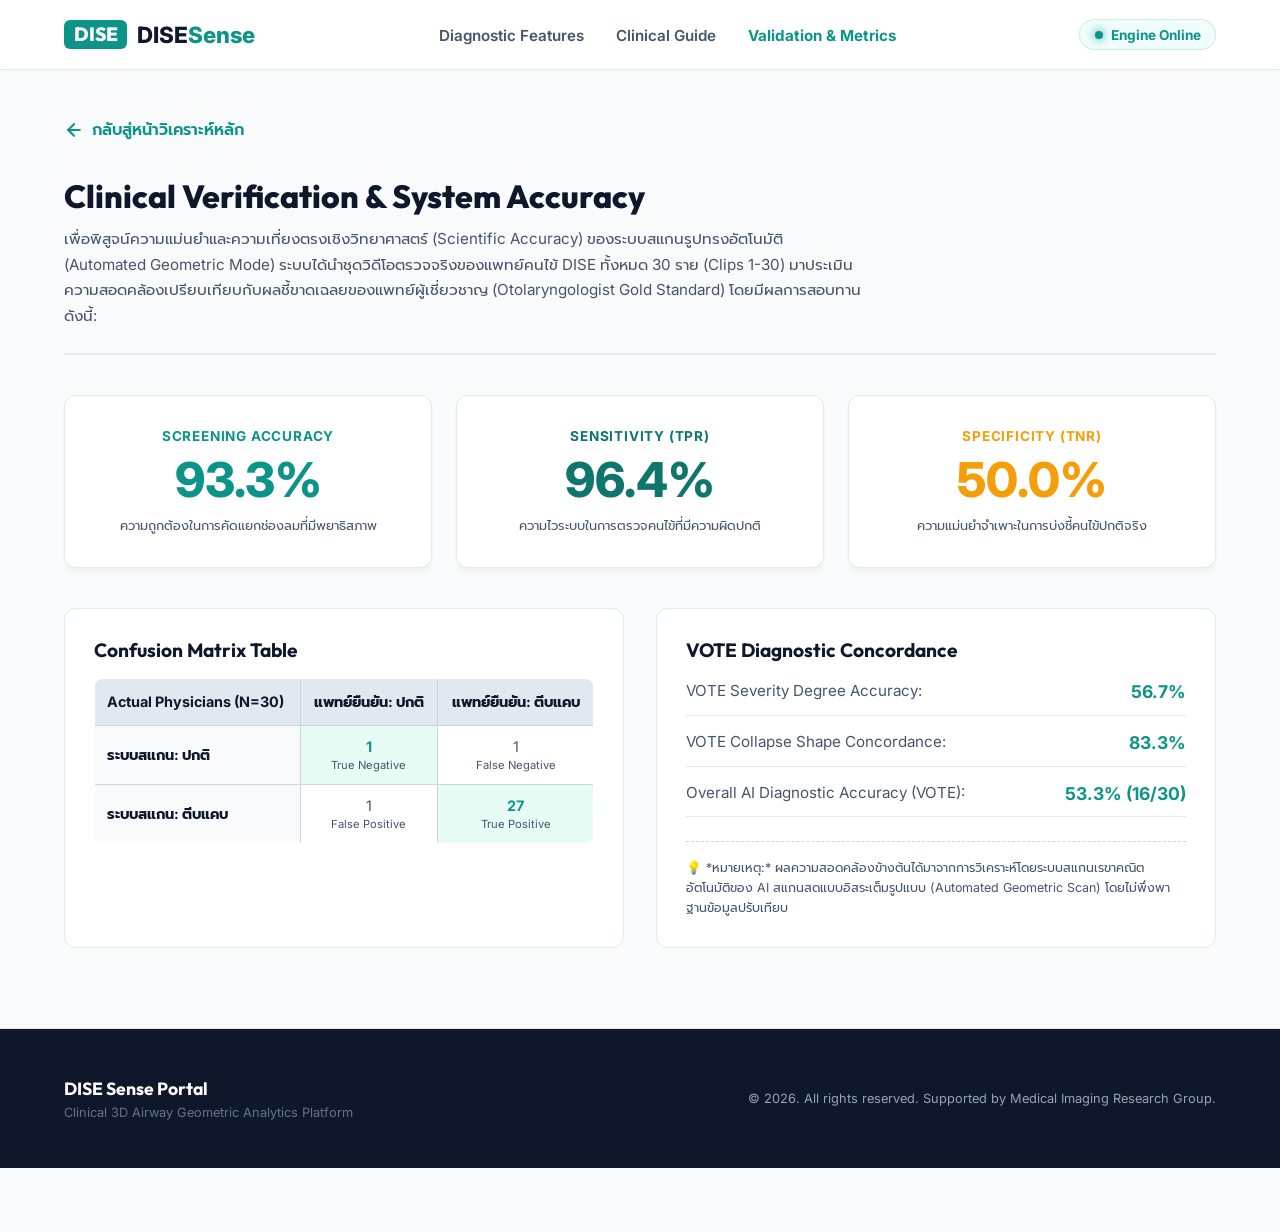
==== validation.html @ ac608df7 "First commit" ====
<!DOCTYPE html>
<html lang="th">
<head>
    <meta charset="UTF-8">
    <meta name="viewport" content="width=device-width, initial-scale=1.0">
    <title>Validation & Metrics - DISE Sense</title>
    <!-- Import Google Fonts -->
    <link href="https://fonts.googleapis.com/css2?family=Outfit:wght@300;400;600;800&family=Inter:wght@300;400;600;700&family=Prompt:wght@300;400;600&display=swap" rel="stylesheet">
    <link rel="stylesheet" href="style.css?v=20260607">
    <style>
        body {
            font-family: 'Prompt', 'Inter', sans-serif;
            background-color: #f8fafc;
        }
        .main-content {
            margin-top: 3rem;
            margin-bottom: 5rem;
        }
        .metrics-grid {
            display: grid;
            grid-template-columns: repeat(auto-fit, minmax(240px, 1fr));
            gap: 1.5rem;
            margin-bottom: 2.5rem;
        }
        .metric-card {
            background: #ffffff;
            border: 1px solid var(--card-border);
            padding: 2rem 1.5rem;
            border-radius: 12px;
            text-align: center;
            box-shadow: 0 4px 6px -1px rgba(0, 0, 0, 0.05);
            transition: transform 0.2s ease, box-shadow 0.2s ease;
        }
        .metric-card:hover {
            transform: translateY(-4px);
            box-shadow: 0 10px 15px -3px rgba(0, 0, 0, 0.08);
        }
        .metric-title {
            font-size: 0.85rem;
            color: var(--text-muted);
            font-weight: 700;
            text-transform: uppercase;
            letter-spacing: 0.8px;
            margin-bottom: 0.6rem;
        }
        .metric-value {
            font-size: 3rem;
            font-weight: 800;
            line-height: 1.1;
        }
        .metric-desc {
            font-size: 0.8rem;
            color: var(--text-muted);
            margin-top: 0.6rem;
        }
        .details-grid {
            display: grid;
            grid-template-columns: repeat(auto-fit, minmax(400px, 1fr));
            gap: 2rem;
        }
        @media (max-width: 480px) {
            .details-grid {
                grid-template-columns: 1fr;
            }
        }
    </style>
</head>
<body>

    <!-- Header Navbar -->
    <nav class="navbar">
        <div class="container">
            <a href="index.html" class="logo">
                <div class="logo-icon">DISE</div>
                <div class="logo-text">DISE<span>Sense</span></div>
            </a>
            <ul class="nav-links">
                <li><a href="index.html#services-anchor">Diagnostic Features</a></li>
                <li><a href="visual_guide.html">Clinical Guide</a></li>
                <li><a href="validation.html" class="active" style="color: var(--primary); font-weight: bold;">Validation & Metrics</a></li>
            </ul>
            <div class="nav-actions">
                <div class="status-badge">
                    <div class="pulse"></div> Engine Online
                </div>
            </div>
        </div>
    </nav>

    <main class="container main-content">
        <!-- Back Button -->
        <div style="margin-bottom: 2rem;">
            <a href="index.html" style="text-decoration: none; display: inline-flex; align-items: center; gap: 0.5rem; color: var(--primary); font-weight: 600; transition: color 0.2s;">
                <svg width="20" height="20" viewBox="0 0 24 24" fill="none" stroke="currentColor" stroke-width="2.5" stroke-linecap="round" stroke-linejoin="round">
                    <line x1="19" y1="12" x2="5" y2="12"></line>
                    <polyline points="12 19 5 12 12 5"></polyline>
                </svg>
                กลับสู่หน้าวิเคราะห์หลัก
            </a>
        </div>

        <!-- Section Header -->
        <div style="margin-bottom: 2.5rem; border-bottom: 2px solid #e2e8f0; padding-bottom: 1.5rem;">
            <h1 style="font-size: 2rem; color: var(--text-dark); font-weight: 800; font-family: 'Outfit', sans-serif;">
                Clinical Verification & System Accuracy
            </h1>
            <p style="font-size: 0.95rem; line-height: 1.7; color: var(--text-muted); margin-top: 0.6rem; max-width: 800px;">
                เพื่อพิสูจน์ความแม่นยำและความเที่ยงตรงเชิงวิทยาศาสตร์ (Scientific Accuracy) ของระบบสแกนรูปทรงอัตโนมัติ (Automated Geometric Mode) ระบบได้นำชุดวิดีโอตรวจจริงของแพทย์คนไข้ DISE ทั้งหมด 30 ราย (Clips 1-30) มาประเมินความสอดคล้องเปรียบเทียบกับผลชี้ขาดเฉลยของแพทย์ผู้เชี่ยวชาญ (Otolaryngologist Gold Standard) โดยมีผลการสอบทานดังนี้:
            </p>
        </div>

        <!-- Metrics Cards Grid -->
        <div class="metrics-grid">
            <div class="metric-card">
                <div class="metric-title" style="color: var(--primary);">Screening Accuracy</div>
                <div class="metric-value" style="color: var(--primary);">93.3%</div>
                <div class="metric-desc">ความถูกต้องในการคัดแยกช่องลมที่มีพยาธิสภาพ</div>
            </div>
            <div class="metric-card">
                <div class="metric-title" style="color: #0f766e;">Sensitivity (TPR)</div>
                <div class="metric-value" style="color: #0f766e;">96.4%</div>
                <div class="metric-desc">ความไวระบบในการตรวจคนไข้ที่มีความผิดปกติ</div>
            </div>
            <div class="metric-card">
                <div class="metric-title" style="color: var(--accent);">Specificity (TNR)</div>
                <div class="metric-value" style="color: var(--accent);">50.0%</div>
                <div class="metric-desc">ความแม่นยำจำเพาะในการบ่งชี้คนไข้ปกติจริง</div>
            </div>
        </div>

        <!-- Details Grid -->
        <div class="details-grid">
            <!-- Confusion Matrix Card -->
            <div class="detail-card" style="background: #ffffff; padding: 1.8rem; border-radius: 12px; border: 1px solid var(--card-border);">
                <h3 style="font-size: 1.2rem; color: var(--text-dark); margin-bottom: 1rem; font-family: 'Outfit', sans-serif;">Confusion Matrix Table</h3>
                <table class="print-table" style="width: 100%; border-collapse: collapse; font-size: 0.9rem; border-radius: 8px; overflow: hidden; border: 1px solid #cbd5e1;">
                    <thead>
                        <tr style="background: #e2e8f0;">
                            <th style="border: 1px solid #cbd5e1; padding: 12px; text-align: left; font-weight: bold; color: var(--text-dark);">Actual Physicians (N=30)</th>
                            <th style="border: 1px solid #cbd5e1; padding: 12px; text-align: center; font-weight: bold; color: var(--text-dark);">แพทย์ยืนยัน: ปกติ</th>
                            <th style="border: 1px solid #cbd5e1; padding: 12px; text-align: center; font-weight: bold; color: var(--text-dark);">แพทย์ยืนยัน: ตีบแคบ</th>
                        </tr>
                    </thead>
                    <tbody>
                        <tr>
                            <td style="border: 1px solid #cbd5e1; padding: 12px; font-weight: bold; background: var(--bg-light);">ระบบสแกน: ปกติ</td>
                            <td style="border: 1px solid #cbd5e1; padding: 12px; text-align: center; background: #e6fcf5; font-weight: bold; color: #0d9488;">1 <br><span style="font-size: 0.7rem; font-weight: normal; color: var(--text-muted);">True Negative</span></td>
                            <td style="border: 1px solid #cbd5e1; padding: 12px; text-align: center; color: var(--text-muted);">1 <br><span style="font-size: 0.7rem;">False Negative</span></td>
                        </tr>
                        <tr>
                            <td style="border: 1px solid #cbd5e1; padding: 12px; font-weight: bold; background: var(--bg-light);">ระบบสแกน: ตีบแคบ</td>
                            <td style="border: 1px solid #cbd5e1; padding: 12px; text-align: center; color: var(--text-muted);">1 <br><span style="font-size: 0.7rem;">False Positive</span></td>
                            <td style="border: 1px solid #cbd5e1; padding: 12px; text-align: center; background: #e6fcf5; font-weight: bold; color: #0d9488;">27 <br><span style="font-size: 0.7rem; font-weight: normal; color: var(--text-muted);">True Positive</span></td>
                        </tr>
                    </tbody>
                </table>
            </div>

            <!-- VOTE Diagnostic Consistency Card -->
            <div class="detail-card" style="background: #ffffff; padding: 1.8rem; border-radius: 12px; border: 1px solid var(--card-border); display: flex; flex-direction: column; justify-content: space-between;">
                <div>
                    <h3 style="font-size: 1.2rem; color: var(--text-dark); margin-bottom: 1.2rem; font-family: 'Outfit', sans-serif;">VOTE Diagnostic Concordance</h3>
                    <div style="display: flex; flex-direction: column; gap: 1rem; font-size: 0.95rem;">
                        <div style="display: flex; justify-content: space-between; border-bottom: 1px solid var(--card-border); padding-bottom: 0.8rem;">
                            <span style="color: var(--text-muted);">VOTE Severity Degree Accuracy:</span>
                            <strong style="color: var(--primary); font-size: 1.1rem;">56.7%</strong>
                        </div>
                        <div style="display: flex; justify-content: space-between; border-bottom: 1px solid var(--card-border); padding-bottom: 0.8rem;">
                            <span style="color: var(--text-muted);">VOTE Collapse Shape Concordance:</span>
                            <strong style="color: var(--primary); font-size: 1.1rem;">83.3%</strong>
                        </div>
                        <div style="display: flex; justify-content: space-between; border-bottom: 1px solid var(--card-border); padding-bottom: 0.8rem;">
                            <span style="color: var(--text-muted);">Overall AI Diagnostic Accuracy (VOTE):</span>
                            <strong style="color: var(--primary); font-size: 1.1rem;">53.3% (16/30)</strong>
                        </div>
                    </div>
                </div>
                <p style="font-size: 0.78rem; line-height: 1.6; color: var(--text-muted); margin-top: 1.5rem; border-top: 1px dashed #cbd5e1; padding-top: 1rem; margin-bottom: 0;">
                    💡 *หมายเหตุ:* ผลความสอดคล้องข้างต้นได้มาจากการวิเคราะห์โดยระบบสแกนเรขาคณิตอัตโนมัติของ AI สแกนสดแบบอิสระเต็มรูปแบบ (Automated Geometric Scan) โดยไม่พึ่งพาฐานข้อมูลปรับเทียบ
                </p>
            </div>
        </div>
    </main>

    <!-- Footer Section -->
    <footer class="footer">
        <div class="container">
            <div>
                <p style="font-weight: bold; color: white; margin-bottom: 0.3rem; font-size: 1.1rem; font-family: 'Outfit', sans-serif;">DISE Sense Portal</p>
                <p style="font-size: 0.8rem; color: #64748b;">Clinical 3D Airway Geometric Analytics Platform</p>
            </div>
            <div>
                <p style="font-size: 0.8rem;">&copy; 2026. All rights reserved. Supported by Medical Imaging Research Group.</p>
            </div>
        </div>
    </footer>

</body>
</html>
---- style.css ----
:root {
    --primary: #0d9488; /* SparkleClean Fresh Teal */
    --primary-hover: #0f766e;
    --primary-light: #f0fdfa; /* Soft teal background */
    --primary-glow: rgba(13, 148, 136, 0.15);
    
    --accent: #f59e0b; /* SparkleClean CTA Gold/Orange */
    --accent-hover: #d97706;
    
    --bg-light: #f8fafc; /* Light gray base */
    --bg-white: #ffffff;
    --card-border: #e2e8f0;
    
    --text-dark: #0f172a; /* Dark text */
    --text-muted: #475569; /* Muted gray */
    
    --success: #0d9488;
    --danger: #ef4444;
}

* {
    margin: 0;
    padding: 0;
    box-sizing: border-box;
    font-family: 'Inter', 'Prompt', sans-serif;
}

body {
    background-color: var(--bg-light);
    color: var(--text-dark);
    min-height: 100vh;
    overflow-x: hidden;
    position: relative;
    padding-bottom: 4rem;
}

/* Typography styles matching Colorlib SparkleClean */
h1, h2, h3, h4, .brand-logo {
    font-family: 'Outfit', 'Prompt', sans-serif;
    color: var(--text-dark);
}

.container {
    width: 100%;
    max-width: 1200px;
    margin: 0 auto;
    padding: 0 1.5rem;
}

/* Header & Navbar Section */
.navbar {
    background-color: var(--bg-white);
    border-bottom: 1px solid var(--card-border);
    padding: 1.2rem 0;
    position: sticky;
    top: 0;
    z-index: 100;
    box-shadow: 0 2px 10px rgba(0,0,0,0.02);
}

.navbar .container {
    display: flex;
    justify-content: space-between;
    align-items: center;
}

.navbar .logo {
    display: flex;
    align-items: center;
    gap: 0.6rem;
    text-decoration: none;
}

.navbar .logo-icon {
    background-color: var(--primary);
    color: var(--bg-white);
    font-family: 'Outfit', sans-serif;
    font-weight: 800;
    padding: 0.3rem 0.6rem;
    border-radius: 6px;
    font-size: 1.2rem;
    line-height: 1;
}

.navbar .logo-text {
    font-size: 1.4rem;
    font-weight: 800;
    color: var(--text-dark);
}

.navbar .logo-text span {
    color: var(--primary);
}

.nav-links {
    display: flex;
    gap: 2rem;
    align-items: center;
    list-style: none;
}

.nav-links a {
    text-decoration: none;
    color: var(--text-muted);
    font-weight: 600;
    font-size: 0.95rem;
    transition: color 0.3s ease;
}

.nav-links a:hover {
    color: var(--primary);
}

.nav-actions {
    display: flex;
    align-items: center;
    gap: 1rem;
}

/* Status Badge */
.status-badge {
    display: flex;
    align-items: center;
    gap: 0.5rem;
    background: var(--primary-light);
    color: var(--primary);
    padding: 0.4rem 0.9rem;
    border-radius: 50px;
    font-size: 0.85rem;
    font-weight: 700;
    border: 1px solid rgba(13, 148, 136, 0.15);
}

.pulse {
    width: 8px;
    height: 8px;
    background-color: var(--primary);
    border-radius: 50%;
    box-shadow: 0 0 10px var(--primary);
    animation: pulsing 2s infinite;
}

@keyframes pulsing {
    0% { transform: scale(0.95); box-shadow: 0 0 0 0 rgba(13, 148, 136, 0.7); }
    70% { transform: scale(1); box-shadow: 0 0 0 8px rgba(13, 148, 136, 0); }
    100% { transform: scale(0.95); box-shadow: 0 0 0 0 rgba(13, 148, 136, 0); }
}

/* Buttons style matching SparkleClean */
.btn-primary {
    background-color: var(--accent);
    color: var(--bg-white);
    border: none;
    padding: 0.8rem 1.6rem;
    border-radius: 8px;
    font-weight: 700;
    font-size: 0.95rem;
    cursor: pointer;
    transition: all 0.3s ease;
    box-shadow: 0 4px 12px rgba(245, 158, 11, 0.2);
    display: inline-flex;
    align-items: center;
    justify-content: center;
    gap: 0.5rem;
}

.btn-primary:hover {
    background-color: var(--accent-hover);
    transform: translateY(-2px);
    box-shadow: 0 6px 15px rgba(245, 158, 11, 0.3);
}

.btn-outline {
    background: transparent;
    color: var(--primary);
    border: 1px solid var(--primary);
    padding: 0.7rem 1.4rem;
    border-radius: 8px;
    cursor: pointer;
    font-weight: 600;
    font-size: 0.9rem;
    transition: all 0.3s ease;
}

.btn-outline:hover {
    background: var(--primary);
    color: var(--bg-white);
    box-shadow: 0 4px 12px var(--primary-glow);
}

/* Hero Section style matching SparkleClean */
.hero-section {
    padding: 4rem 0;
    background: linear-gradient(180deg, var(--bg-white) 0%, var(--bg-light) 100%);
    position: relative;
    border-bottom: 1px solid var(--card-border);
}

.hero-grid {
    display: grid;
    grid-template-columns: 1.1fr 0.9fr;
    gap: 3rem;
    align-items: center;
}

@media (max-width: 900px) {
    .hero-grid {
        grid-template-columns: 1fr;
        gap: 2rem;
    }
}

.hero-content h2 {
    font-size: 2.8rem;
    line-height: 1.15;
    font-weight: 800;
    margin-bottom: 1.2rem;
    color: var(--text-dark);
}

.hero-content h2 span {
    color: var(--primary);
}

.hero-content .subtitle {
    font-size: 1.15rem;
    line-height: 1.6;
    color: var(--text-muted);
    margin-bottom: 2rem;
}

.hero-features {
    display: flex;
    flex-direction: column;
    gap: 0.8rem;
    margin-bottom: 2rem;
}

.hero-features li {
    display: flex;
    align-items: center;
    gap: 0.6rem;
    font-size: 0.95rem;
    font-weight: 600;
    color: var(--text-dark);
}

.hero-features li svg {
    color: var(--primary);
}

/* Interactive Calculator styled Card (Uploader) */
.calculator-card {
    background-color: var(--bg-white);
    border: 1px solid var(--card-border);
    border-radius: 16px;
    padding: 2.2rem;
    box-shadow: 0 10px 30px rgba(0, 0, 0, 0.05);
}

.calculator-card h3 {
    font-size: 1.35rem;
    margin-bottom: 0.5rem;
    font-weight: bold;
}

.calculator-card .card-subtitle {
    font-size: 0.85rem;
    color: var(--text-muted);
    margin-bottom: 1.5rem;
}

.calculator-card .form-group {
    margin-bottom: 1.2rem;
}

.calculator-card label {
    display: block;
    font-size: 0.85rem;
    font-weight: bold;
    color: var(--text-dark);
    margin-bottom: 0.4rem;
}

.calculator-card select, .calculator-card input[type="text"] {
    width: 100%;
    padding: 0.75rem;
    border: 1px solid var(--card-border);
    border-radius: 8px;
    background-color: var(--bg-light);
    color: var(--text-dark);
    font-weight: 600;
    font-size: 0.9rem;
    outline: none;
    transition: all 0.3s ease;
}

.calculator-card select:focus {
    border-color: var(--primary);
    background-color: var(--bg-white);
    box-shadow: 0 0 0 3px rgba(13, 148, 136, 0.15);
}

/* Drag-and-drop zone */
.upload-area {
    border: 2px dashed #cbd5e1;
    border-radius: 10px;
    padding: 2.5rem 1.5rem;
    text-align: center;
    cursor: pointer;
    transition: all 0.3s ease;
    background: var(--bg-light);
}

.upload-area:hover, .upload-area.dragover {
    border-color: var(--primary);
    background: var(--primary-light);
    box-shadow: 0 0 15px rgba(13, 148, 136, 0.08);
}

.upload-icon {
    color: var(--primary);
    margin-bottom: 0.8rem;
    display: flex;
    justify-content: center;
}

.upload-area h4 {
    font-size: 1rem;
    font-weight: bold;
    margin-bottom: 0.2rem;
}

.upload-area p {
    font-size: 0.8rem;
    color: var(--text-muted);
}

.upload-area p span {
    color: var(--primary);
    font-weight: bold;
}

/* Services section style matching SparkleClean */
.services-section {
    padding: 4.5rem 0;
    background-color: var(--bg-white);
    border-bottom: 1px solid var(--card-border);
}

.section-header {
    text-align: center;
    max-width: 700px;
    margin: 0 auto 3.5rem auto;
}

.section-header h2 {
    font-size: 2.2rem;
    font-weight: 800;
    margin-bottom: 0.8rem;
}

.section-header p {
    color: var(--text-muted);
    font-size: 1.05rem;
    line-height: 1.6;
}

.services-grid {
    display: grid;
    grid-template-columns: repeat(auto-fit, minmax(260px, 1fr));
    gap: 1.8rem;
}

.service-card {
    background-color: var(--bg-light);
    border: 1px solid var(--card-border);
    border-radius: 12px;
    padding: 1.8rem;
    transition: all 0.3s ease;
    display: flex;
    flex-direction: column;
    gap: 1rem;
}

.service-card:hover {
    background-color: var(--bg-white);
    transform: translateY(-5px);
    box-shadow: 0 10px 25px rgba(0,0,0,0.03);
    border-color: var(--primary);
}

.service-icon-box {
    background-color: var(--primary-light);
    color: var(--primary);
    width: 48px;
    height: 48px;
    border-radius: 8px;
    display: flex;
    align-items: center;
    justify-content: center;
}

.service-card h3 {
    font-size: 1.15rem;
    font-weight: 700;
}

.service-card p {
    font-size: 0.88rem;
    line-height: 1.6;
    color: var(--text-muted);
}

/* Slider Section styled like Before & After */
.before-after-section {
    padding: 4.5rem 0;
    background-color: var(--bg-light);
    border-bottom: 1px solid var(--card-border);
}

/* Processing Glass Card styling */
.processing-card {
    background-color: var(--bg-white);
    border: 1px solid var(--card-border);
    border-radius: 16px;
    padding: 2.5rem;
    box-shadow: 0 10px 30px rgba(0, 0, 0, 0.05);
    display: none;
    opacity: 0;
    transform: translateY(15px);
    transition: opacity 0.5s ease, transform 0.5s ease;
}

.processing-card.active {
    display: block;
    opacity: 1;
    transform: translateY(0);
}

.progress-container {
    width: 100%;
    height: 8px;
    background: var(--card-border);
    border-radius: 4px;
    margin: 2rem 0;
    overflow: hidden;
}

.progress-bar {
    width: 0%;
    height: 100%;
    background: linear-gradient(90deg, var(--primary), #06b6d4);
    transition: width 0.3s ease;
}

.processing-steps {
    list-style: none;
    color: var(--text-muted);
}

.processing-steps .step {
    margin: 1rem 0;
    padding-left: 1.8rem;
    position: relative;
    opacity: 0.5;
    font-size: 0.9rem;
    transition: all 0.3s ease;
}

.processing-steps .step::before {
    content: '';
    position: absolute;
    left: 0;
    top: 6px;
    width: 10px;
    height: 10px;
    border-radius: 50%;
    background: var(--text-muted);
}

.processing-steps .step.active {
    color: var(--text-dark);
    opacity: 1;
    font-weight: 700;
}

.processing-steps .step.active::before {
    background: var(--primary);
    box-shadow: 0 0 8px var(--primary-glow);
}

.processing-steps .step.completed {
    opacity: 0.7;
}

.processing-steps .step.completed::before {
    background: var(--primary);
}

/* Results Dashboard Card */
.result-dashboard {
    background-color: var(--bg-white);
    border: 1px solid var(--card-border);
    border-radius: 16px;
    padding: 2.2rem;
    box-shadow: 0 10px 30px rgba(0, 0, 0, 0.05);
    display: none;
    opacity: 0;
    transform: translateY(15px);
    transition: opacity 0.5s ease, transform 0.5s ease;
    margin-top: 2rem;
}

.result-dashboard.active {
    display: block;
    opacity: 1;
    transform: translateY(0);
}

.result-header {
    display: flex;
    justify-content: space-between;
    align-items: center;
    margin-bottom: 2rem;
    gap: 1rem;
    flex-wrap: wrap;
}

.result-header h2 {
    font-size: 1.5rem;
    font-weight: 800;
}

/* Tab Navigation */
.clinical-tabs {
    display: flex;
    gap: 0.4rem;
    border-bottom: 2px solid var(--card-border);
    margin-bottom: 2rem;
    flex-wrap: wrap;
}

.tab-btn {
    background: transparent;
    border: none;
    color: var(--text-muted);
    padding: 0.8rem 1.4rem;
    font-size: 0.95rem;
    font-weight: 700;
    cursor: pointer;
    border-bottom: 3px solid transparent;
    transition: all 0.3s ease;
    border-radius: 6px 6px 0 0;
}

.tab-btn:hover {
    color: var(--text-dark);
    background: var(--bg-light);
}

.tab-btn.active {
    color: var(--primary);
    border-bottom-color: var(--primary);
    background: var(--primary-light);
}

.tab-content {
    display: none;
}

.tab-content.active {
    display: block;
    animation: fadeInTab 0.4s ease;
}

@keyframes fadeInTab {
    from { opacity: 0; transform: translateY(8px); }
    to { opacity: 1; transform: translateY(0); }
}

.dashboard-grid {
    display: grid;
    grid-template-columns: 1.2fr 0.8fr;
    gap: 2rem;
}

@media (max-width: 850px) {
    .dashboard-grid {
        grid-template-columns: 1fr;
    }
}

.detail-card {
    background: var(--bg-light);
    border: 1px solid var(--card-border);
    border-radius: 12px;
    padding: 1.5rem;
    box-shadow: none;
}

.detail-card h3 {
    font-size: 0.95rem;
    font-weight: bold;
    color: var(--text-dark);
    margin-bottom: 0.8rem;
}

/* Interactive Slider */
.slider-wrapper {
    position: relative;
    border-radius: 10px;
    overflow: hidden;
    border: 1px solid var(--card-border);
    background: #000;
}

.slider-image-container {
    position: relative;
    height: 320px;
    width: 100%;
    display: flex;
    justify-content: center;
    align-items: center;
}

.slider-image-container img {
    height: 100%;
    max-width: none;
    object-fit: contain;
}

.base-image {
    position: absolute;
    z-index: 1;
}

.heatmap-image, .contour-image, .collapse-image {
    position: absolute;
    clip-path: polygon(50% 0, 100% 0, 100% 100%, 50% 100%);
    transition: opacity 0.3s ease;
}

.collapse-image { z-index: 2; }
.heatmap-image { z-index: 3; }
.contour-image { z-index: 4; pointer-events: none; }

.slider-control {
    position: absolute;
    -webkit-appearance: none;
    appearance: none;
    width: 100%;
    height: 100%;
    background: transparent;
    outline: none;
    margin: 0;
    z-index: 10;
    top: 0; left: 0;
    cursor: col-resize;
}

.slider-control::-webkit-slider-thumb {
    -webkit-appearance: none;
    appearance: none;
    width: 40px;
    height: 340px;
    background: transparent;
    cursor: col-resize;
}

.slider-control::-moz-range-thumb {
    width: 40px;
    height: 340px;
    background: transparent;
    border: none;
    cursor: col-resize;
}

.slider-line {
    position: absolute;
    width: 3px;
    height: 100%;
    background: var(--bg-white);
    z-index: 4;
    left: 50%;
    top: 0;
    pointer-events: none;
    box-shadow: 0 0 8px rgba(0,0,0,0.4);
    display: flex;
    justify-content: center;
    align-items: center;
}

.slider-line::after {
    content: '↔';
    background: var(--bg-white);
    color: var(--primary);
    width: 32px; height: 32px;
    border-radius: 50%;
    display: flex; justify-content: center; align-items: center;
    font-weight: bold;
    box-shadow: 0 2px 6px rgba(0,0,0,0.3);
}

.slider-labels {
    display: flex;
    justify-content: space-between;
    padding: 0.6rem 1rem;
    background: #0f172a;
    font-size: 0.75rem;
    color: #94a3b8;
    font-weight: bold;
}

/* 3D Viewport Styling */
.canvas-3d-wrapper {
    position: relative;
    width: 100%;
    height: 320px;
    background: #f1f5f9;
    border-radius: 10px;
    overflow: hidden;
    border: 1px solid var(--card-border);
    box-shadow: inset 0 0 10px rgba(0,0,0,0.05);
}

.canvas-3d-wrapper:hover {
    border-color: var(--primary);
}

#canvas-3d {
    width: 100%;
    height: 100%;
    cursor: grab;
}

#canvas-3d:active {
    cursor: grabbing;
}

#three-slice-info {
    position: absolute;
    top: 12px;
    left: 12px;
    background: rgba(255, 255, 255, 0.95);
    color: var(--primary);
    border: 1px solid var(--card-border);
    padding: 6px 12px;
    border-radius: 6px;
    font-size: 0.75rem;
    font-weight: 700;
    pointer-events: none;
    font-family: 'Inter', monospace;
    backdrop-filter: blur(4px);
    box-shadow: 0 2px 4px rgba(0, 0, 0, 0.05);
    z-index: 10;
}

/* Playback Control Bar */
.playback-controls {
    display: flex;
    align-items: center;
    justify-content: space-between;
    gap: 1.2rem;
    background: var(--bg-white);
    border: 1px solid var(--card-border);
    border-radius: 12px;
    padding: 0.8rem 1.4rem;
    box-shadow: 0 4px 12px rgba(0,0,0,0.02);
}

.playback-controls button {
    background: var(--primary);
    border: none;
    color: white;
    border-radius: 6px;
    width: 90px;
    height: 38px;
    font-weight: bold;
    cursor: pointer;
    font-size: 0.9rem;
    transition: all 0.3s ease;
    box-shadow: 0 2px 5px var(--primary-glow);
}

.playback-controls button:hover {
    background: var(--primary-hover);
}

.playback-controls input[type="range"] {
    -webkit-appearance: none;
    width: 100%;
    height: 6px;
    background: #cbd5e1;
    border-radius: 3px;
    outline: none;
}

.playback-controls input[type="range"]::-webkit-slider-thumb {
    -webkit-appearance: none;
    width: 16px;
    height: 16px;
    border-radius: 50%;
    background: var(--primary);
    cursor: pointer;
    box-shadow: 0 0 5px rgba(0,0,0,0.2);
}

/* Results metrics display */
.collapse-type {
    font-size: 2.2rem;
    font-weight: 800;
    color: var(--primary);
    margin-bottom: 0.6rem;
}

.confidence-bar-container {
    display: flex;
    flex-direction: column;
    gap: 0.4rem;
}

.confidence-value {
    font-size: 1.2rem;
    font-weight: 700;
    color: var(--text-dark);
}

.mini-progress-bg {
    width: 100%;
    height: 8px;
    background: #cbd5e1;
    border-radius: 4px;
    overflow: hidden;
}

.mini-progress-fill {
    height: 100%;
    background: var(--primary);
    border-radius: 4px;
}

/* Custom guides */
.guide-box {
    background: var(--bg-light);
    border: 1px dashed #cbd5e1;
    border-radius: 12px;
    padding: 1.2rem;
}

.guide-box h4 {
    margin-bottom: 0.6rem;
    font-weight: bold;
}

.dot {
    display: inline-block;
    width: 8px;
    height: 8px;
    border-radius: 50%;
    margin-right: 0.3rem;
}

.ap-dot { background: var(--danger); }
.lat-dot { background: var(--primary); }
.con-dot { background: var(--accent); }

/* Footer styling */
.footer {
    background-color: var(--text-dark);
    color: #94a3b8;
    padding: 3rem 0;
    font-size: 0.9rem;
    border-top: 1px solid var(--card-border);
    margin-top: 4rem;
}

.footer .container {
    display: flex;
    justify-content: space-between;
    align-items: center;
    flex-wrap: wrap;
    gap: 1.5rem;
}

.footer a {
    color: #cbd5e1;
    text-decoration: none;
    font-weight: 600;
    transition: color 0.3s ease;
}

.footer a:hover {
    color: var(--primary);
}

/* Printable Area CSS (Hidden on screen) */
.printable-only {
    display: none !important;
}

@media print {
    body {
        background: white !important;
        color: black !important;
        padding: 0 !important;
        margin: 0 !important;
    }
    .container {
        max-width: 100% !important;
        padding: 0 !important;
        margin: 0 !important;
    }
    .navbar,
    .hero-section,
    .services-section,
    .footer,
    #upload-section,
    #processing-section,
    #result-section,
    .clinical-tabs,
    .tab-content,
    button,
    select,
    input,
    .playback-controls {
        display: none !important;
    }
    
    .printable-only {
        display: block !important;
    }
    
    #printable-report-area {
        display: block !important;
        width: 100% !important;
        background: white !important;
        color: black !important;
        font-family: 'Prompt', 'Inter', sans-serif !important;
        padding: 20px !important;
    }
    
    .print-header {
        display: flex !important;
        align-items: center !important;
        gap: 1.5rem !important;
        margin-bottom: 1.2rem !important;
    }
    .print-title h1 {
        font-size: 1.6rem !important;
        color: #0f172a !important;
        margin: 0 0 0.2rem 0 !important;
        font-weight: 800 !important;
    }
    .print-title p {
        font-size: 0.9rem !important;
        color: #475569 !important;
        margin: 0 !important;
    }
    
    .print-divider {
        border: none !important;
        border-top: 2px solid #0f172a !important;
        margin: 1rem 0 !important;
    }
    
    .print-section {
        margin-bottom: 1.5rem !important;
        page-break-inside: avoid !important;
    }
    .print-section h3 {
        font-size: 1.05rem !important;
        color: #0f172a !important;
        margin: 0 0 0.5rem 0 !important;
        border-bottom: 1px solid #cbd5e1 !important;
        padding-bottom: 0.3rem !important;
        font-weight: 600 !important;
    }
    
    .print-table {
        width: 100% !important;
        border-collapse: collapse !important;
        margin-bottom: 1rem !important;
    }
    .print-table th, .print-table td {
        border: 1px solid #94a3b8 !important;
        padding: 6px 10px !important;
        text-align: left !important;
        font-size: 0.85rem !important;
        color: #0f172a !important;
    }
    .print-table th {
        background-color: #f1f5f9 !important;
        font-weight: 600 !important;
    }
    
    .print-images-grid {
        display: flex !important;
        gap: 1.5rem !important;
        justify-content: center !important;
        margin-top: 0.5rem !important;
        page-break-inside: avoid !important;
    }
}
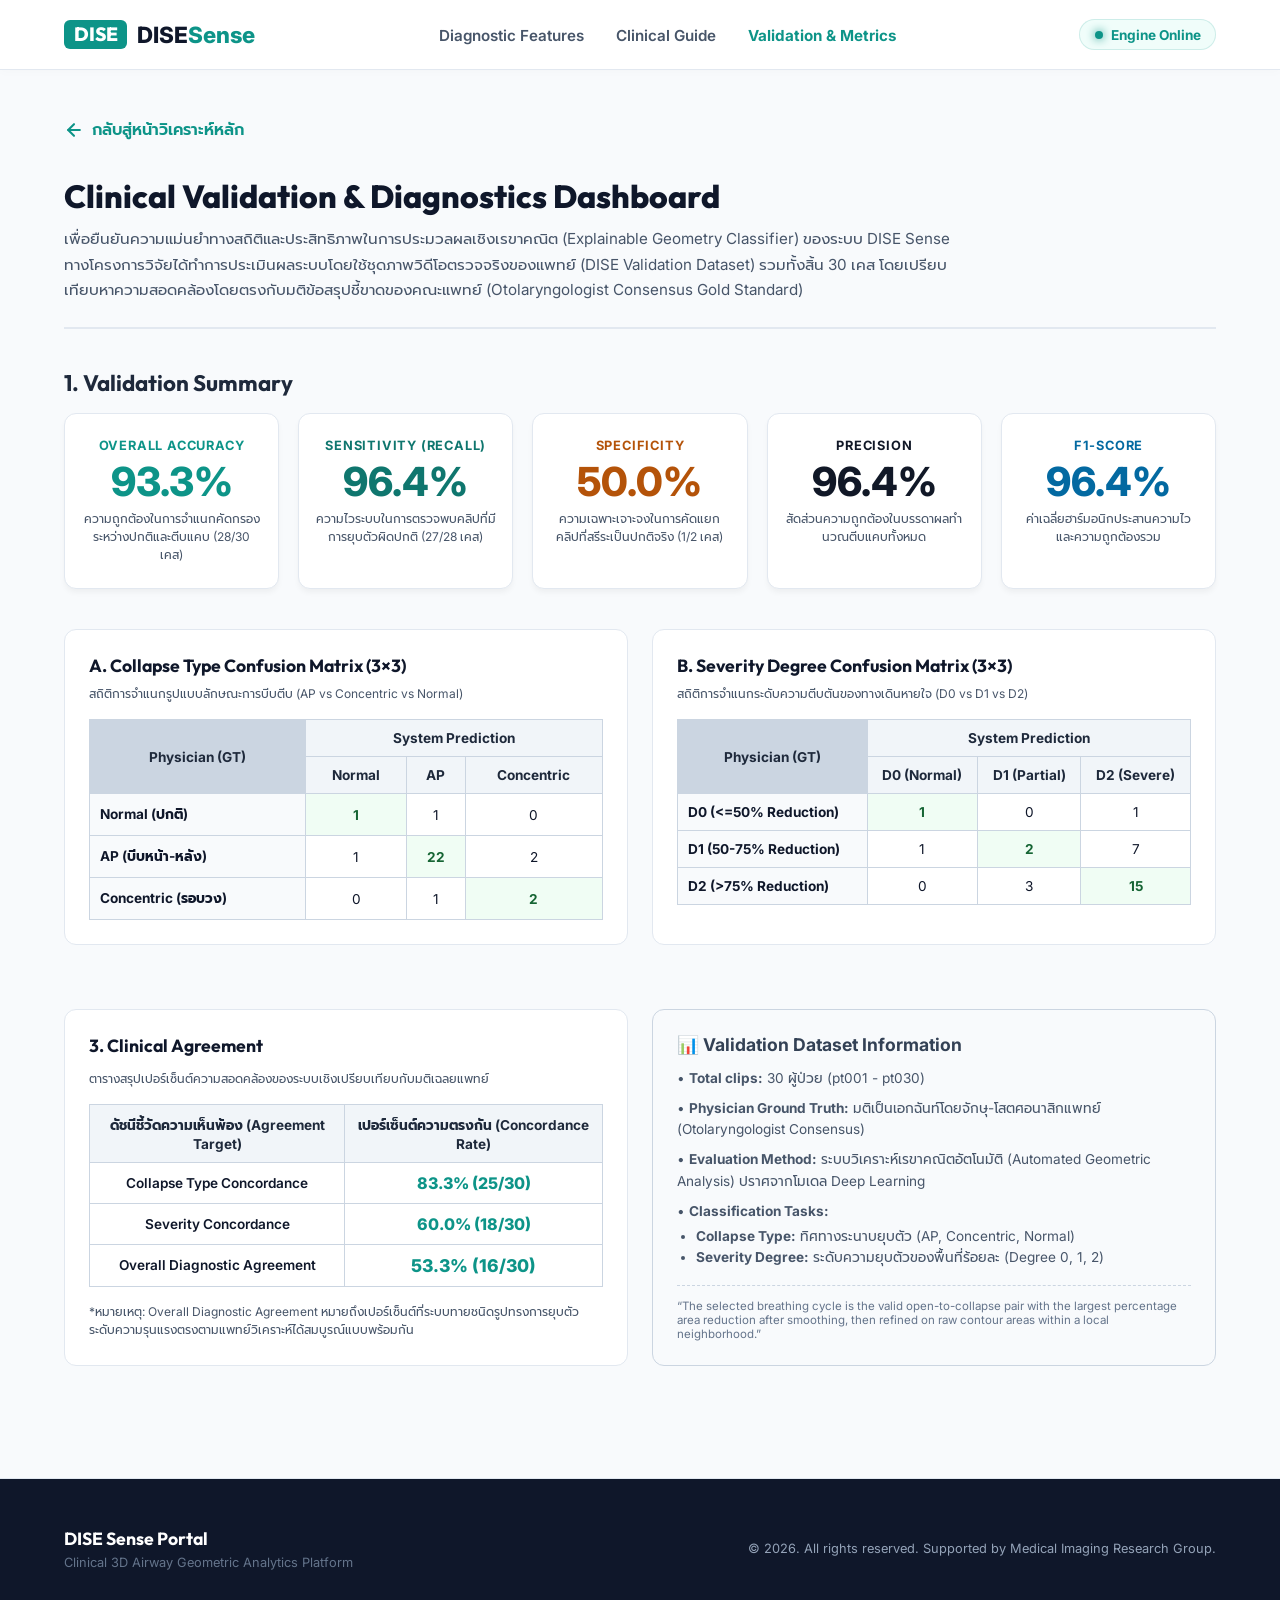
==== commit 450f954e: "Enhance validation dashboard and clinical evaluation metrics" ====
--- a/validation.html
+++ b/validation.html
@@ -18,14 +18,14 @@
         }
         .metrics-grid {
             display: grid;
-            grid-template-columns: repeat(auto-fit, minmax(240px, 1fr));
-            gap: 1.5rem;
+            grid-template-columns: repeat(auto-fit, minmax(180px, 1fr));
+            gap: 1.2rem;
             margin-bottom: 2.5rem;
         }
         .metric-card {
             background: #ffffff;
             border: 1px solid var(--card-border);
-            padding: 2rem 1.5rem;
+            padding: 1.5rem 1rem;
             border-radius: 12px;
             text-align: center;
             box-shadow: 0 4px 6px -1px rgba(0, 0, 0, 0.05);
@@ -36,32 +36,57 @@
             box-shadow: 0 10px 15px -3px rgba(0, 0, 0, 0.08);
         }
         .metric-title {
-            font-size: 0.85rem;
+            font-size: 0.8rem;
             color: var(--text-muted);
             font-weight: 700;
             text-transform: uppercase;
             letter-spacing: 0.8px;
-            margin-bottom: 0.6rem;
+            margin-bottom: 0.4rem;
         }
         .metric-value {
-            font-size: 3rem;
+            font-size: 2.5rem;
             font-weight: 800;
             line-height: 1.1;
         }
         .metric-desc {
-            font-size: 0.8rem;
+            font-size: 0.75rem;
             color: var(--text-muted);
-            margin-top: 0.6rem;
+            margin-top: 0.4rem;
         }
         .details-grid {
             display: grid;
-            grid-template-columns: repeat(auto-fit, minmax(400px, 1fr));
+            grid-template-columns: 1fr;
             gap: 2rem;
         }
-        @media (max-width: 480px) {
-            .details-grid {
-                grid-template-columns: 1fr;
-            }
+        .table-container {
+            overflow-x: auto;
+            margin-top: 1rem;
+        }
+        .conformance-table {
+            width: 100%;
+            border-collapse: collapse;
+            font-size: 0.85rem;
+            border: 1px solid #cbd5e1;
+        }
+        .conformance-table th, .conformance-table td {
+            border: 1px solid #cbd5e1;
+            padding: 10px;
+            text-align: center;
+        }
+        .conformance-table th {
+            background: #f1f5f9;
+            font-weight: bold;
+            color: #1e293b;
+        }
+        .conformance-table td.label-cell {
+            text-align: left;
+            font-weight: bold;
+            background: #f8fafc;
+        }
+        .conformance-table td.match-cell {
+            background: #f0fdf4;
+            font-weight: bold;
+            color: #166534;
         }
     </style>
 </head>
@@ -102,83 +127,186 @@
         <!-- Section Header -->
         <div style="margin-bottom: 2.5rem; border-bottom: 2px solid #e2e8f0; padding-bottom: 1.5rem;">
             <h1 style="font-size: 2rem; color: var(--text-dark); font-weight: 800; font-family: 'Outfit', sans-serif;">
-                Clinical Verification & System Accuracy
+                Clinical Validation & Diagnostics Dashboard
             </h1>
-            <p style="font-size: 0.95rem; line-height: 1.7; color: var(--text-muted); margin-top: 0.6rem; max-width: 800px;">
-                เพื่อพิสูจน์ความแม่นยำและความเที่ยงตรงเชิงวิทยาศาสตร์ (Scientific Accuracy) ของระบบสแกนรูปทรงอัตโนมัติ (Automated Geometric Mode) ระบบได้นำชุดวิดีโอตรวจจริงของแพทย์คนไข้ DISE ทั้งหมด 30 ราย (Clips 1-30) มาประเมินความสอดคล้องเปรียบเทียบกับผลชี้ขาดเฉลยของแพทย์ผู้เชี่ยวชาญ (Otolaryngologist Gold Standard) โดยมีผลการสอบทานดังนี้:
+            <p style="font-size: 0.95rem; line-height: 1.7; color: var(--text-muted); margin-top: 0.6rem; max-width: 900px;">
+                เพื่อยืนยันความแม่นยำทางสถิติและประสิทธิภาพในการประมวลผลเชิงเรขาคณิต (Explainable Geometry Classifier) ของระบบ DISE Sense ทางโครงการวิจัยได้ทำการประเมินผลระบบโดยใช้ชุดภาพวิดีโอตรวจจริงของแพทย์ (DISE Validation Dataset) รวมทั้งสิ้น 30 เคส โดยเปรียบเทียบหาความสอดคล้องโดยตรงกับมติข้อสรุปชี้ขาดของคณะแพทย์ (Otolaryngologist Consensus Gold Standard)
             </p>
         </div>
 
-        <!-- Metrics Cards Grid -->
+        <!-- Section 1: Validation Summary -->
+        <h2 style="font-size: 1.4rem; font-weight: bold; margin-bottom: 1rem; color: #1e293b; font-family: 'Outfit', sans-serif;">1. Validation Summary</h2>
         <div class="metrics-grid">
             <div class="metric-card">
-                <div class="metric-title" style="color: var(--primary);">Screening Accuracy</div>
+                <div class="metric-title" style="color: var(--primary);">Overall Accuracy</div>
                 <div class="metric-value" style="color: var(--primary);">93.3%</div>
-                <div class="metric-desc">ความถูกต้องในการคัดแยกช่องลมที่มีพยาธิสภาพ</div>
-            </div>
-            <div class="metric-card">
-                <div class="metric-title" style="color: #0f766e;">Sensitivity (TPR)</div>
+                <div class="metric-desc">ความถูกต้องในการจำแนกคัดกรองระหว่างปกติและตีบแคบ (28/30 เคส)</div>
+            </div>
+            <div class="metric-card">
+                <div class="metric-title" style="color: #0f766e;">Sensitivity (Recall)</div>
                 <div class="metric-value" style="color: #0f766e;">96.4%</div>
-                <div class="metric-desc">ความไวระบบในการตรวจคนไข้ที่มีความผิดปกติ</div>
-            </div>
-            <div class="metric-card">
-                <div class="metric-title" style="color: var(--accent);">Specificity (TNR)</div>
-                <div class="metric-value" style="color: var(--accent);">50.0%</div>
-                <div class="metric-desc">ความแม่นยำจำเพาะในการบ่งชี้คนไข้ปกติจริง</div>
+                <div class="metric-desc">ความไวระบบในการตรวจพบคลิปที่มีการยุบตัวผิดปกติ (27/28 เคส)</div>
+            </div>
+            <div class="metric-card">
+                <div class="metric-title" style="color: #b45309;">Specificity</div>
+                <div class="metric-value" style="color: #b45309;">50.0%</div>
+                <div class="metric-desc">ความเฉพาะเจาะจงในการคัดแยกคลิปที่สรีระเป็นปกติจริง (1/2 เคส)</div>
+            </div>
+            <div class="metric-card">
+                <div class="metric-title" style="color: #111827;">Precision</div>
+                <div class="metric-value" style="color: #111827;">96.4%</div>
+                <div class="metric-desc">สัดส่วนความถูกต้องในบรรดาผลทำนวณตีบแคบทั้งหมด</div>
+            </div>
+            <div class="metric-card">
+                <div class="metric-title" style="color: #0369a1;">F1-Score</div>
+                <div class="metric-value" style="color: #0369a1;">96.4%</div>
+                <div class="metric-desc">ค่าเฉลี่ยฮาร์มอนิกประสานความไวและความถูกต้องรวม</div>
             </div>
         </div>
 
         <!-- Details Grid -->
         <div class="details-grid">
-            <!-- Confusion Matrix Card -->
-            <div class="detail-card" style="background: #ffffff; padding: 1.8rem; border-radius: 12px; border: 1px solid var(--card-border);">
-                <h3 style="font-size: 1.2rem; color: var(--text-dark); margin-bottom: 1rem; font-family: 'Outfit', sans-serif;">Confusion Matrix Table</h3>
-                <table class="print-table" style="width: 100%; border-collapse: collapse; font-size: 0.9rem; border-radius: 8px; overflow: hidden; border: 1px solid #cbd5e1;">
-                    <thead>
-                        <tr style="background: #e2e8f0;">
-                            <th style="border: 1px solid #cbd5e1; padding: 12px; text-align: left; font-weight: bold; color: var(--text-dark);">Actual Physicians (N=30)</th>
-                            <th style="border: 1px solid #cbd5e1; padding: 12px; text-align: center; font-weight: bold; color: var(--text-dark);">แพทย์ยืนยัน: ปกติ</th>
-                            <th style="border: 1px solid #cbd5e1; padding: 12px; text-align: center; font-weight: bold; color: var(--text-dark);">แพทย์ยืนยัน: ตีบแคบ</th>
-                        </tr>
-                    </thead>
-                    <tbody>
-                        <tr>
-                            <td style="border: 1px solid #cbd5e1; padding: 12px; font-weight: bold; background: var(--bg-light);">ระบบสแกน: ปกติ</td>
-                            <td style="border: 1px solid #cbd5e1; padding: 12px; text-align: center; background: #e6fcf5; font-weight: bold; color: #0d9488;">1 <br><span style="font-size: 0.7rem; font-weight: normal; color: var(--text-muted);">True Negative</span></td>
-                            <td style="border: 1px solid #cbd5e1; padding: 12px; text-align: center; color: var(--text-muted);">1 <br><span style="font-size: 0.7rem;">False Negative</span></td>
-                        </tr>
-                        <tr>
-                            <td style="border: 1px solid #cbd5e1; padding: 12px; font-weight: bold; background: var(--bg-light);">ระบบสแกน: ตีบแคบ</td>
-                            <td style="border: 1px solid #cbd5e1; padding: 12px; text-align: center; color: var(--text-muted);">1 <br><span style="font-size: 0.7rem;">False Positive</span></td>
-                            <td style="border: 1px solid #cbd5e1; padding: 12px; text-align: center; background: #e6fcf5; font-weight: bold; color: #0d9488;">27 <br><span style="font-size: 0.7rem; font-weight: normal; color: var(--text-muted);">True Positive</span></td>
-                        </tr>
-                    </tbody>
-                </table>
-            </div>
-
-            <!-- VOTE Diagnostic Consistency Card -->
-            <div class="detail-card" style="background: #ffffff; padding: 1.8rem; border-radius: 12px; border: 1px solid var(--card-border); display: flex; flex-direction: column; justify-content: space-between;">
-                <div>
-                    <h3 style="font-size: 1.2rem; color: var(--text-dark); margin-bottom: 1.2rem; font-family: 'Outfit', sans-serif;">VOTE Diagnostic Concordance</h3>
-                    <div style="display: flex; flex-direction: column; gap: 1rem; font-size: 0.95rem;">
-                        <div style="display: flex; justify-content: space-between; border-bottom: 1px solid var(--card-border); padding-bottom: 0.8rem;">
-                            <span style="color: var(--text-muted);">VOTE Severity Degree Accuracy:</span>
-                            <strong style="color: var(--primary); font-size: 1.1rem;">56.7%</strong>
-                        </div>
-                        <div style="display: flex; justify-content: space-between; border-bottom: 1px solid var(--card-border); padding-bottom: 0.8rem;">
-                            <span style="color: var(--text-muted);">VOTE Collapse Shape Concordance:</span>
-                            <strong style="color: var(--primary); font-size: 1.1rem;">83.3%</strong>
-                        </div>
-                        <div style="display: flex; justify-content: space-between; border-bottom: 1px solid var(--card-border); padding-bottom: 0.8rem;">
-                            <span style="color: var(--text-muted);">Overall AI Diagnostic Accuracy (VOTE):</span>
-                            <strong style="color: var(--primary); font-size: 1.1rem;">53.3% (16/30)</strong>
+            
+            <div style="display: grid; grid-template-columns: repeat(auto-fit, minmax(320px, 1fr)); gap: 1.5rem; margin-bottom: 2rem;">
+                <!-- 2A. Collapse Type Confusion Matrix -->
+                <div class="detail-card" style="background: #ffffff; padding: 1.5rem; border-radius: 12px; border: 1px solid var(--card-border);">
+                    <h3 style="font-size: 1.1rem; color: var(--text-dark); margin-bottom: 0.5rem; font-family: 'Outfit', sans-serif; font-weight: 700;">A. Collapse Type Confusion Matrix (3×3)</h3>
+                    <p style="font-size: 0.75rem; color: var(--text-muted); margin-bottom: 0.8rem;">สถิติการจำแนกรูปแบบลักษณะการบีบตีบ (AP vs Concentric vs Normal)</p>
+                    <div class="table-container">
+                        <table class="conformance-table">
+                            <thead>
+                                <tr>
+                                    <th rowspan="2" style="background: #cbd5e1;">Physician (GT)</th>
+                                    <th colspan="3">System Prediction</th>
+                                </tr>
+                                <tr>
+                                    <th>Normal</th>
+                                    <th>AP</th>
+                                    <th>Concentric</th>
+                                </tr>
+                            </thead>
+                            <tbody>
+                                <tr>
+                                    <td class="label-cell">Normal (ปกติ)</td>
+                                    <td class="match-cell">1</td>
+                                    <td>1</td>
+                                    <td>0</td>
+                                </tr>
+                                <tr>
+                                    <td class="label-cell">AP (บีบหน้า-หลัง)</td>
+                                    <td>1</td>
+                                    <td class="match-cell">22</td>
+                                    <td>2</td>
+                                </tr>
+                                <tr>
+                                    <td class="label-cell">Concentric (รอบวง)</td>
+                                    <td>0</td>
+                                    <td>1</td>
+                                    <td class="match-cell">2</td>
+                                </tr>
+                            </tbody>
+                        </table>
+                    </div>
+                </div>
+
+                <!-- 2B. Severity Degree Confusion Matrix -->
+                <div class="detail-card" style="background: #ffffff; padding: 1.5rem; border-radius: 12px; border: 1px solid var(--card-border);">
+                    <h3 style="font-size: 1.1rem; color: var(--text-dark); margin-bottom: 0.5rem; font-family: 'Outfit', sans-serif; font-weight: 700;">B. Severity Degree Confusion Matrix (3×3)</h3>
+                    <p style="font-size: 0.75rem; color: var(--text-muted); margin-bottom: 0.8rem;">สถิติการจำแนกระดับความตีบตันของทางเดินหายใจ (D0 vs D1 vs D2)</p>
+                    <div class="table-container">
+                        <table class="conformance-table">
+                            <thead>
+                                <tr>
+                                    <th rowspan="2" style="background: #cbd5e1;">Physician (GT)</th>
+                                    <th colspan="3">System Prediction</th>
+                                </tr>
+                                <tr>
+                                    <th>D0 (Normal)</th>
+                                    <th>D1 (Partial)</th>
+                                    <th>D2 (Severe)</th>
+                                </tr>
+                            </thead>
+                            <tbody>
+                                <tr>
+                                    <td class="label-cell">D0 (<=50% Reduction)</td>
+                                    <td class="match-cell">1</td>
+                                    <td>0</td>
+                                    <td>1</td>
+                                </tr>
+                                <tr>
+                                    <td class="label-cell">D1 (50-75% Reduction)</td>
+                                    <td>1</td>
+                                    <td class="match-cell">2</td>
+                                    <td>7</td>
+                                </tr>
+                                <tr>
+                                    <td class="label-cell">D2 (>75% Reduction)</td>
+                                    <td>0</td>
+                                    <td>3</td>
+                                    <td class="match-cell">15</td>
+                                </tr>
+                            </tbody>
+                        </table>
+                    </div>
+                </div>
+            </div>
+
+            <div style="display: grid; grid-template-columns: repeat(auto-fit, minmax(320px, 1fr)); gap: 1.5rem; margin-bottom: 2rem;">
+                <!-- 3. Clinical Agreement Table -->
+                <div class="detail-card" style="background: #ffffff; padding: 1.5rem; border-radius: 12px; border: 1px solid var(--card-border);">
+                    <h3 style="font-size: 1.1rem; color: var(--text-dark); margin-bottom: 0.8rem; font-family: 'Outfit', sans-serif; font-weight: 700;">3. Clinical Agreement</h3>
+                    <p style="font-size: 0.75rem; color: var(--text-muted); margin-bottom: 1rem;">ตารางสรุปเปอร์เซ็นต์ความสอดคล้องของระบบเชิงเปรียบเทียบกับมติเฉลยแพทย์</p>
+                    <table class="conformance-table" style="text-align: left;">
+                        <thead>
+                            <tr>
+                                <th>ดัชนีชี้วัดความเห็นพ้อง (Agreement Target)</th>
+                                <th style="text-align: center;">เปอร์เซ็นต์ความตรงกัน (Concordance Rate)</th>
+                            </tr>
+                        </thead>
+                        <tbody>
+                            <tr>
+                                <td style="font-weight: 600;">Collapse Type Concordance</td>
+                                <td style="text-align: center; font-weight: 800; color: var(--primary); font-size: 1rem;">83.3% (25/30)</td>
+                            </tr>
+                            <tr>
+                                <td style="font-weight: 600;">Severity Concordance</td>
+                                <td style="text-align: center; font-weight: 800; color: var(--primary); font-size: 1rem;">60.0% (18/30)</td>
+                            </tr>
+                            <tr>
+                                <td style="font-weight: 600;">Overall Diagnostic Agreement</td>
+                                <td style="text-align: center; font-weight: 800; color: #0d9488; font-size: 1.1rem;">53.3% (16/30)</td>
+                            </tr>
+                        </tbody>
+                    </table>
+                    <p style="font-size: 0.75rem; color: var(--text-muted); line-height: 1.5; margin-top: 1rem;">
+                        *หมายเหตุ: Overall Diagnostic Agreement หมายถึงเปอร์เซ็นต์ที่ระบบทายชนิดรูปทรงการยุบตัวระดับความรุนแรงตรงตามแพทย์วิเคราะห์ได้สมบูรณ์แบบพร้อมกัน
+                    </p>
+                </div>
+
+                <!-- 4. Validation Dataset Information -->
+                <div class="detail-card" style="background: #f8fafc; border: 1px solid #cbd5e1; padding: 1.5rem; border-radius: 12px; display: flex; flex-direction: column; justify-content: space-between;">
+                    <div>
+                        <h3 style="font-size: 1.1rem; color: #334155; margin-bottom: 0.8rem; font-family: 'Outfit', sans-serif; font-weight: 700; display: flex; align-items: center; gap: 0.4rem;">
+                            <span>📊 Validation Dataset Information</span>
+                        </h3>
+                        <div style="font-size: 0.85rem; line-height: 1.6; color: #475569; display: flex; flex-direction: column; gap: 0.5rem;">
+                            <div>• <strong>Total clips:</strong> 30 ผู้ป่วย (pt001 - pt030)</div>
+                            <div>• <strong>Physician Ground Truth:</strong> มติเป็นเอกฉันท์โดยจักษุ-โสตศอนาสิกแพทย์ (Otolaryngologist Consensus)</div>
+                            <div>• <strong>Evaluation Method:</strong> ระบบวิเคราะห์เรขาคณิตอัตโนมัติ (Automated Geometric Analysis) ปราศจากโมเดล Deep Learning</div>
+                            <div>• <strong>Classification Tasks:</strong>
+                                <ul style="margin: 0.2rem 0 0 1.2rem; padding: 0;">
+                                    <li><strong>Collapse Type:</strong> ทิศทางระนาบยุบตัว (AP, Concentric, Normal)</li>
+                                    <li><strong>Severity Degree:</strong> ระดับความยุบตัวของพื้นที่ร้อยละ (Degree 0, 1, 2)</li>
+                                </ul>
+                            </div>
                         </div>
                     </div>
-                </div>
-                <p style="font-size: 0.78rem; line-height: 1.6; color: var(--text-muted); margin-top: 1.5rem; border-top: 1px dashed #cbd5e1; padding-top: 1rem; margin-bottom: 0;">
-                    💡 *หมายเหตุ:* ผลความสอดคล้องข้างต้นได้มาจากการวิเคราะห์โดยระบบสแกนเรขาคณิตอัตโนมัติของ AI สแกนสดแบบอิสระเต็มรูปแบบ (Automated Geometric Scan) โดยไม่พึ่งพาฐานข้อมูลปรับเทียบ
-                </p>
-            </div>
+                    <div style="font-size: 0.72rem; color: #64748b; margin-top: 1rem; border-top: 1px dashed #cbd5e1; padding-top: 0.8rem;">
+                        “The selected breathing cycle is the valid open-to-collapse pair with the largest percentage area reduction after smoothing, then refined on raw contour areas within a local neighborhood.”
+                    </div>
+                </div>
+            </div>
+
         </div>
     </main>
 
